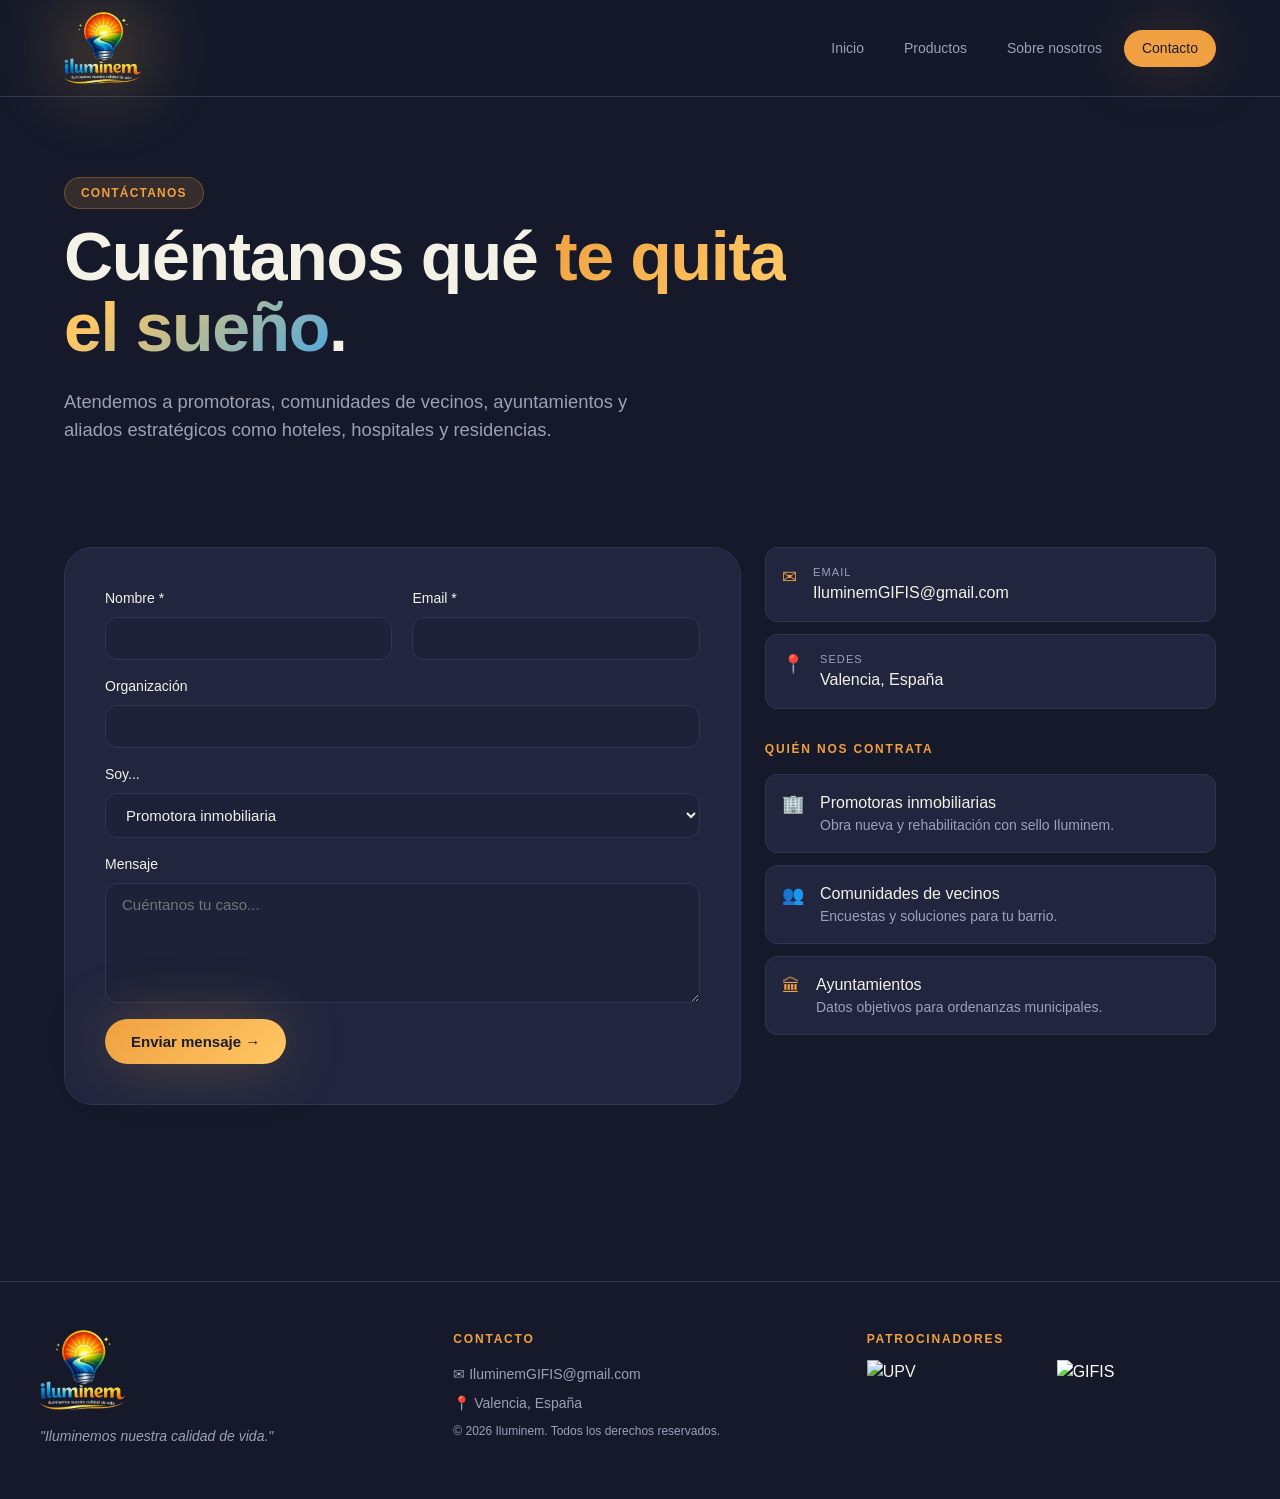
==== contacto.html @ 10eafbbf "Update contacto.html" ====
<!DOCTYPE html>
<html lang="es">
<head>
  <meta charset="UTF-8">
  <meta name="viewport" content="width=device-width, initial-scale=1">
  <title>Contacto — Iluminem</title>
  <meta name="description" content="Habla con Iluminem. Atendemos a promotoras, comunidades de vecinos, ayuntamientos, hoteles y residencias.">
  <link rel="stylesheet" href="styles.css">
</head>
<body>
<header class="header"><div class="container header-inner"><a href="index.html" class="logo" aria-label="Iluminem inicio"><img src="assets/iluminem-logo.png" alt="Iluminem"></a><nav class="nav"><a href="index.html">Inicio</a><a href="productos.html">Productos</a><a href="nosotros.html">Sobre nosotros</a><a href="contacto.html" class="active">Contacto</a></nav><button class="menu-btn" aria-label="Menú">☰</button></div></header>

<section style="padding-bottom:24px">
  <div class="container">
    <span class="eyebrow">Contáctanos</span>
    <h1 style="margin-top:12px;max-width:760px">Cuéntanos qué <span class="gradient-text" style="display:inline">te quita el sueño</span>.</h1>
    <p class="lead">Atendemos a promotoras, comunidades de vecinos, ayuntamientos y aliados estratégicos como hoteles, hospitales y residencias.</p>
  </div>
</section>

<section>
  <div class="container">
    <div class="form-grid">
      <div class="form-card">
        <form id="contact-form">
          <div class="form-row">
            <div class="field"><label>Nombre *</label><input type="text" required></div>
            <div class="field"><label>Email *</label><input type="email" required></div>
          </div>
          <div class="field"><label>Organización</label><input type="text"></div>
          <div class="field"><label>Soy...</label>
            <select>
              <option>Promotora inmobiliaria</option>
              <option>Comunidad de vecinos</option>
              <option>Ayuntamiento</option>
              <option>Hotel / hospital / residencia</option>
              <option>Otro</option>
            </select>
          </div>
          <div class="field"><label>Mensaje</label><textarea required placeholder="Cuéntanos tu caso..."></textarea></div>
          <button type="submit" class="btn btn-primary">Enviar mensaje →</button>
        </form>
        <div id="form-success" style="display:none;text-align:center;padding:48px 0">
          <div style="width:64px;height:64px;border-radius:9999px;background:var(--gradient-warm);margin:0 auto;display:flex;align-items:center;justify-content:center;font-size:28px">✓</div>
          <h3 style="margin-top:20px;font-size:1.5rem">¡Mensaje enviado!</h3>
          <p style="color:var(--muted);margin-top:8px">Te responderemos en menos de 48h.</p>
        </div>
      </div>

      <aside>
        <div class="info-row"><span class="icon">✉</span><div><div class="label">Email</div><div class="value">IluminemGIFIS@gmail.com</div></div></div>
        <div class="info-row"><span class="icon">📍</span><div><div class="label">Sedes</div><div class="value">Valencia, España</div></div></div>

        <h4 style="margin-top:32px;color:var(--primary);font-size:12px;text-transform:uppercase;letter-spacing:.15em">Quién nos contrata</h4>
        <div class="info-row" style="margin-top:12px"><span class="icon">🏢</span><div><div class="value">Promotoras inmobiliarias</div><div style="color:var(--muted);font-size:14px">Obra nueva y rehabilitación con sello Iluminem.</div></div></div>
        <div class="info-row"><span class="icon">👥</span><div><div class="value">Comunidades de vecinos</div><div style="color:var(--muted);font-size:14px">Encuestas y soluciones para tu barrio.</div></div></div>
        <div class="info-row"><span class="icon">🏛</span><div><div class="value">Ayuntamientos</div><div style="color:var(--muted);font-size:14px">Datos objetivos para ordenanzas municipales.</div></div></div>
      </aside>
    </div>
  </div>
</section>

<footer class="footer"><div class="container footer-grid"><div><img src="assets/iluminem-logo.png" alt="Iluminem"><p style="font-style:italic">"Iluminemos nuestra calidad de vida."</p></div><div><h4>Contacto</h4><ul><li>✉ IluminemGIFIS@gmail.com</li><li>📍 Valencia, España</li><p style="font-size:12px">© 2026 Iluminem. Todos los derechos reservados.</p></ul></div><div><h4>PATROCINADORES</h4><div class="imagenes-patrocinadores" style="display: flex; align-items: center; justify-content: flex-start; gap: 30px; width: 100%;">
        <img src="assets/LOGO-UPV.png" alt="UPV" style="width: 160px; height: auto; display: block;">
        <img src="assets/GIFIS.png" alt="GIFIS" style="width: 100px; height: auto; display: block; filter: brightness(1.2);">
    </div></div></div></footer>
<script src="script.js"></script>
</body>
</html>
---- styles.css ----
/* ===== Iluminem · Design tokens ===== */
:root {
  --bg: #15192a;
  --bg-2: #1d2238;
  --card: #21263e;
  --border: #2e3550;
  --text: #f4f1e6;
  --muted: #9aa1b8;
  --primary: #f0a040;
  --primary-2: #ffc864;
  --secondary: #4ea8e0;
  --gradient-warm: linear-gradient(135deg, #f0a040, #ffc864);
  --gradient-sunrise: linear-gradient(135deg, #f0a040, #ffc864 50%, #4ea8e0);
  --gradient-night: linear-gradient(180deg, #15192a, #232a44);
  --shadow-glow: 0 0 60px -10px rgba(240, 160, 64, .5);
  --shadow-soft: 0 10px 40px -10px rgba(0, 0, 0, .6);
  --radius: 14px;
}

* { box-sizing: border-box; }
html, body { margin: 0; padding: 0; }
body {
  font-family: -apple-system, BlinkMacSystemFont, "Segoe UI", Roboto, "Helvetica Neue", Arial, sans-serif;
  background: var(--bg);
  color: var(--text);
  line-height: 1.5;
  -webkit-font-smoothing: antialiased;
}
img { max-width: 100%; display: block; }
a { color: inherit; text-decoration: none; }

.container { max-width: 1200px; margin: 0 auto; padding: 0 24px; }

/* ===== Header ===== */
.header {
  position: sticky; top: 0; z-index: 50;
  background: rgba(21, 25, 42, .8);
  backdrop-filter: blur(16px);
  -webkit-backdrop-filter: blur(16px);
  border-bottom: 1px solid var(--border);
}
.header-inner {
  height: 96px;
  display: flex; align-items: center; justify-content: space-between;
}
.logo { display: flex; align-items: center; position: relative; }
.logo::before {
  content: ""; position: absolute; inset: 0;
  background: var(--gradient-warm);
  filter: blur(40px); opacity: .4; z-index: 0;
  border-radius: 9999px;
}
.logo img { position: relative; height: 72px; width: auto; z-index: 1; }

.nav { display: flex; align-items: center; gap: 4px; }
.nav a {
  padding: 8px 18px; border-radius: 9999px;
  font-size: 14px; font-weight: 500; color: var(--muted);
  transition: all .2s;
}
.nav a:hover { color: var(--text); background: var(--bg-2); }
.nav a.active {
  background: var(--primary); color: #1a1d2e;
  box-shadow: var(--shadow-glow);
}
.menu-btn {
  display: none; background: none; border: none; color: var(--text);
  cursor: pointer; padding: 8px; border-radius: 8px; font-size: 22px;
}
.menu-btn:hover { background: var(--bg-2); }

/* ===== Hero ===== */
.hero {
  position: relative; overflow: hidden;
}
.hero-bg {
  position: absolute; inset: 0;
  background-size: cover; background-position: center;
  opacity: .35;
}
.hero-overlay {
  position: absolute; inset: 0;
  background: linear-gradient(180deg, rgba(21, 25, 42, .6), rgba(21, 25, 42, 1) 90%);
}
.hero-inner {
  position: relative;
  padding: 80px 0 120px;
}
.hero-grid {
  display: grid;
  grid-template-columns: 7fr 5fr;
  gap: 48px;
  align-items: center;
}
.hero-content { max-width: 640px; }
.hero-image-wrap { position: relative; }
.hero-image-wrap::before {
  content: ""; position: absolute; inset: -24px;
  background: var(--gradient-warm);
  filter: blur(60px); opacity: .35;
  border-radius: 32px;
}
.hero-image {
  position: relative;
  aspect-ratio: 4 / 5;
  border-radius: 24px;
  overflow: hidden;
  border: 1px solid var(--border);
  box-shadow: var(--shadow-soft);
}
.hero-image img { width: 100%; height: 100%; object-fit: cover; }
.hero-image-overlay {
  position: absolute; inset: 0;
  background: linear-gradient(180deg, transparent 60%, rgba(21, 25, 42, .75));
}
.hero-image-caption {
  position: absolute; bottom: 20px; left: 20px; right: 20px;
}
.hero-image-caption .label {
  font-size: 11px; text-transform: uppercase; letter-spacing: .15em;
  color: var(--primary); font-weight: 600;
}
.hero-image-caption .text {
  font-size: 14px; color: rgba(244, 241, 230, .9); margin-top: 4px;
}

.eyebrow {
  display: inline-flex; align-items: center; gap: 8px;
  padding: 6px 16px; border-radius: 9999px;
  background: rgba(240, 160, 64, .15);
  color: var(--primary);
  border: 1px solid rgba(240, 160, 64, .3);
  font-size: 12px; font-weight: 600;
  text-transform: uppercase; letter-spacing: .1em;
}
h1 {
  font-size: clamp(2.5rem, 5.5vw, 4.25rem);
  font-weight: 700; line-height: 1.05; margin: 24px 0 0;
  letter-spacing: -.02em;
}
h2 {
  font-size: clamp(2rem, 4vw, 3rem);
  font-weight: 700; margin: 0; letter-spacing: -.02em;
}
h3 { font-size: 1.25rem; font-weight: 700; margin: 0; }
.gradient-text {
  background: var(--gradient-sunrise);
  -webkit-background-clip: text; background-clip: text;
  color: transparent; display: block;
}
.lead { font-size: 1.15rem; color: var(--muted); margin: 24px 0 0; max-width: 600px; }

.cta-row { display: flex; flex-wrap: wrap; gap: 16px; margin-top: 40px; }
.btn {
  display: inline-flex; align-items: center; gap: 8px;
  padding: 14px 26px; border-radius: 9999px;
  font-weight: 600; font-size: 15px;
  cursor: pointer; transition: transform .15s; border: none;
  text-decoration: none;
}
.btn-primary {
  background: var(--gradient-warm); color: #1a1d2e;
  box-shadow: var(--shadow-glow);
}
.btn-primary:hover { transform: scale(1.02); }
.btn-outline {
  background: transparent; color: var(--text);
  border: 1px solid var(--border);
}
.btn-outline:hover { background: var(--bg-2); }

/* ===== Sections ===== */
section { padding: 80px 0; }
.section-eyebrow {
  font-size: 12px; font-weight: 600; color: var(--primary);
  text-transform: uppercase; letter-spacing: .15em;
}

.grid-2 { display: grid; grid-template-columns: 1fr 1fr; gap: 48px; align-items: start; }
.grid-3 { display: grid; grid-template-columns: repeat(3, 1fr); gap: 24px; }
.grid-2-equal { display: grid; grid-template-columns: 1fr 1fr; gap: 40px; }

.card {
  background: var(--card);
  border: 1px solid var(--border);
  border-radius: 20px;
  padding: 32px;
  transition: border-color .2s;
}
.card:hover { border-color: rgba(240, 160, 64, .5); }
.card-icon {
  font-size: 32px;
  color: var(--primary);
  margin-bottom: 16px;
  display: inline-block;
  line-height: 1;
}
.card p { color: var(--muted); margin: 8px 0 0; }

/* CTA box */
.cta-box {
  position: relative; overflow: hidden;
  background: var(--gradient-night);
  border-radius: 28px;
  padding: 64px 32px;
  text-align: center;
  box-shadow: var(--shadow-soft);
}
.cta-box::before {
  content: ""; position: absolute; top: -120px; right: -120px;
  width: 380px; height: 380px; border-radius: 9999px;
  background: var(--gradient-warm); filter: blur(80px); opacity: .3;
}
.cta-box > * { position: relative; }
.cta-box p { color: var(--muted); margin: 16px auto 0; max-width: 600px; font-size: 1.1rem; }

/* Product article */
.product {
  display: grid; grid-template-columns: 1fr 1fr; gap: 40px; align-items: center;
  background: var(--card); border: 1px solid var(--border);
  border-radius: 28px; padding: 40px; margin-bottom: 32px;
}
.product.reverse > div:first-child { order: 2; }
.product-img {
  aspect-ratio: 4 / 3; border-radius: 16px; overflow: hidden;
}
.product-img img { width: 100%; height: 100%; object-fit: cover; }
.feature-list { list-style: none; padding: 0; margin: 24px 0 0; }
.feature-list li {
  display: flex; gap: 12px; align-items: flex-start; padding: 6px 0;
}
.feature-list li::before {
  content: "✓"; color: var(--primary); font-weight: 700; flex-shrink: 0;
}
.price { font-size: 1.5rem; font-weight: 700; color: var(--primary); margin: 4px 0 12px; }

/* Team */
.team-grid { display: grid; grid-template-columns: repeat(3, 1fr); gap: 24px; }
.avatar {
  width: 80px; height: 80px; border-radius: 9999px;
  background: var(--gradient-warm);
  display: flex; align-items: center; justify-content: center;
  font-size: 1.5rem; font-weight: 700; color: #1a1d2e;
  margin-bottom: 20px; box-shadow: var(--shadow-glow);
}

/* Form */
.form-grid { display: grid; gap: 24px; grid-template-columns: 3fr 2fr; }
.form-card { background: var(--card); border: 1px solid var(--border); border-radius: 28px; padding: 40px; }
.form-row { display: grid; grid-template-columns: 1fr 1fr; gap: 20px; }
.field { display: flex; flex-direction: column; gap: 8px; margin-bottom: 16px; }
.field label { font-size: 14px; font-weight: 500; }
.field input, .field select, .field textarea {
  background: var(--bg-2); border: 1px solid var(--border);
  border-radius: 12px; padding: 12px 16px;
  color: var(--text); font-family: inherit; font-size: 15px;
  outline: none; transition: border-color .15s;
}
.field input:focus, .field select:focus, .field textarea:focus { border-color: var(--primary); }
.field textarea { resize: vertical; min-height: 120px; }

.info-row {
  display: flex; gap: 16px; padding: 16px;
  background: var(--card); border: 1px solid var(--border);
  border-radius: 12px; margin-bottom: 12px;
}
.info-row .icon { color: var(--primary); flex-shrink: 0; font-size: 18px; }
.info-row .label { font-size: 11px; text-transform: uppercase; letter-spacing: .1em; color: var(--muted); }
.info-row .value { font-weight: 500; }

/* Footer */
.footer { border-top: 1px solid var(--border); margin-top: 96px; }
.footer-grid {
  display: grid; grid-template-columns: repeat(3, 1fr); gap: 40px;
  padding: 48px 0;
}
.footer img { height: 80px; width: auto; margin-bottom: 16px; }
.footer h4 {
  font-size: 12px; text-transform: uppercase; letter-spacing: .15em;
  color: var(--primary); margin: 0 0 12px;
}
.footer ul { list-style: none; padding: 0; margin: 0; }
.footer li { color: var(--muted); padding: 4px 0; font-size: 14px; }
.footer p { color: var(--muted); font-size: 14px; margin: 4px 0; }

/* Utilities */
.mt-3 { margin-top: 24px; }
.text-center { text-align: center; }

/* ===== Responsive ===== */
@media (max-width: 960px) {
  .hero-grid { grid-template-columns: 1fr; gap: 56px; }
  .hero-image-wrap { max-width: 480px; margin: 0 auto; }
}
@media (max-width: 900px) {
  .grid-2, .grid-2-equal, .form-grid { grid-template-columns: 1fr; }
  .grid-3, .team-grid { grid-template-columns: 1fr 1fr; }
  .product, .product.reverse { grid-template-columns: 1fr; }
  .product.reverse > div:first-child { order: 0; }
  .footer-grid { grid-template-columns: 1fr; gap: 24px; }
}
@media (max-width: 640px) {
  .nav { display: none; }
  .menu-btn { display: block; }
  .nav.open {
    display: flex; flex-direction: column; align-items: stretch;
    position: absolute; top: 96px; left: 0; right: 0;
    background: var(--bg); border-bottom: 1px solid var(--border);
    padding: 16px 24px;
  }
  .grid-3, .team-grid, .form-row { grid-template-columns: 1fr; }
  .hero-inner { padding: 48px 0 80px; }
  section { padding: 56px 0; }
  .product, .form-card, .cta-box { padding: 24px; }
  .logo img { height: 56px; }
  .header-inner { height: 80px; }
}

/* ===== Scroll reveal ===== */
.reveal {
  opacity: 0;
  transform: translateY(28px);
  transition:
    opacity .8s cubic-bezier(.22,1,.36,1),
    transform .8s cubic-bezier(.22,1,.36,1);
  will-change: opacity, transform;
}
.reveal.is-visible {
  opacity: 1;
  transform: translateY(0);
}
@media (prefers-reduced-motion: reduce) {
  .reveal { opacity: 1; transform: none; transition: none; }
}
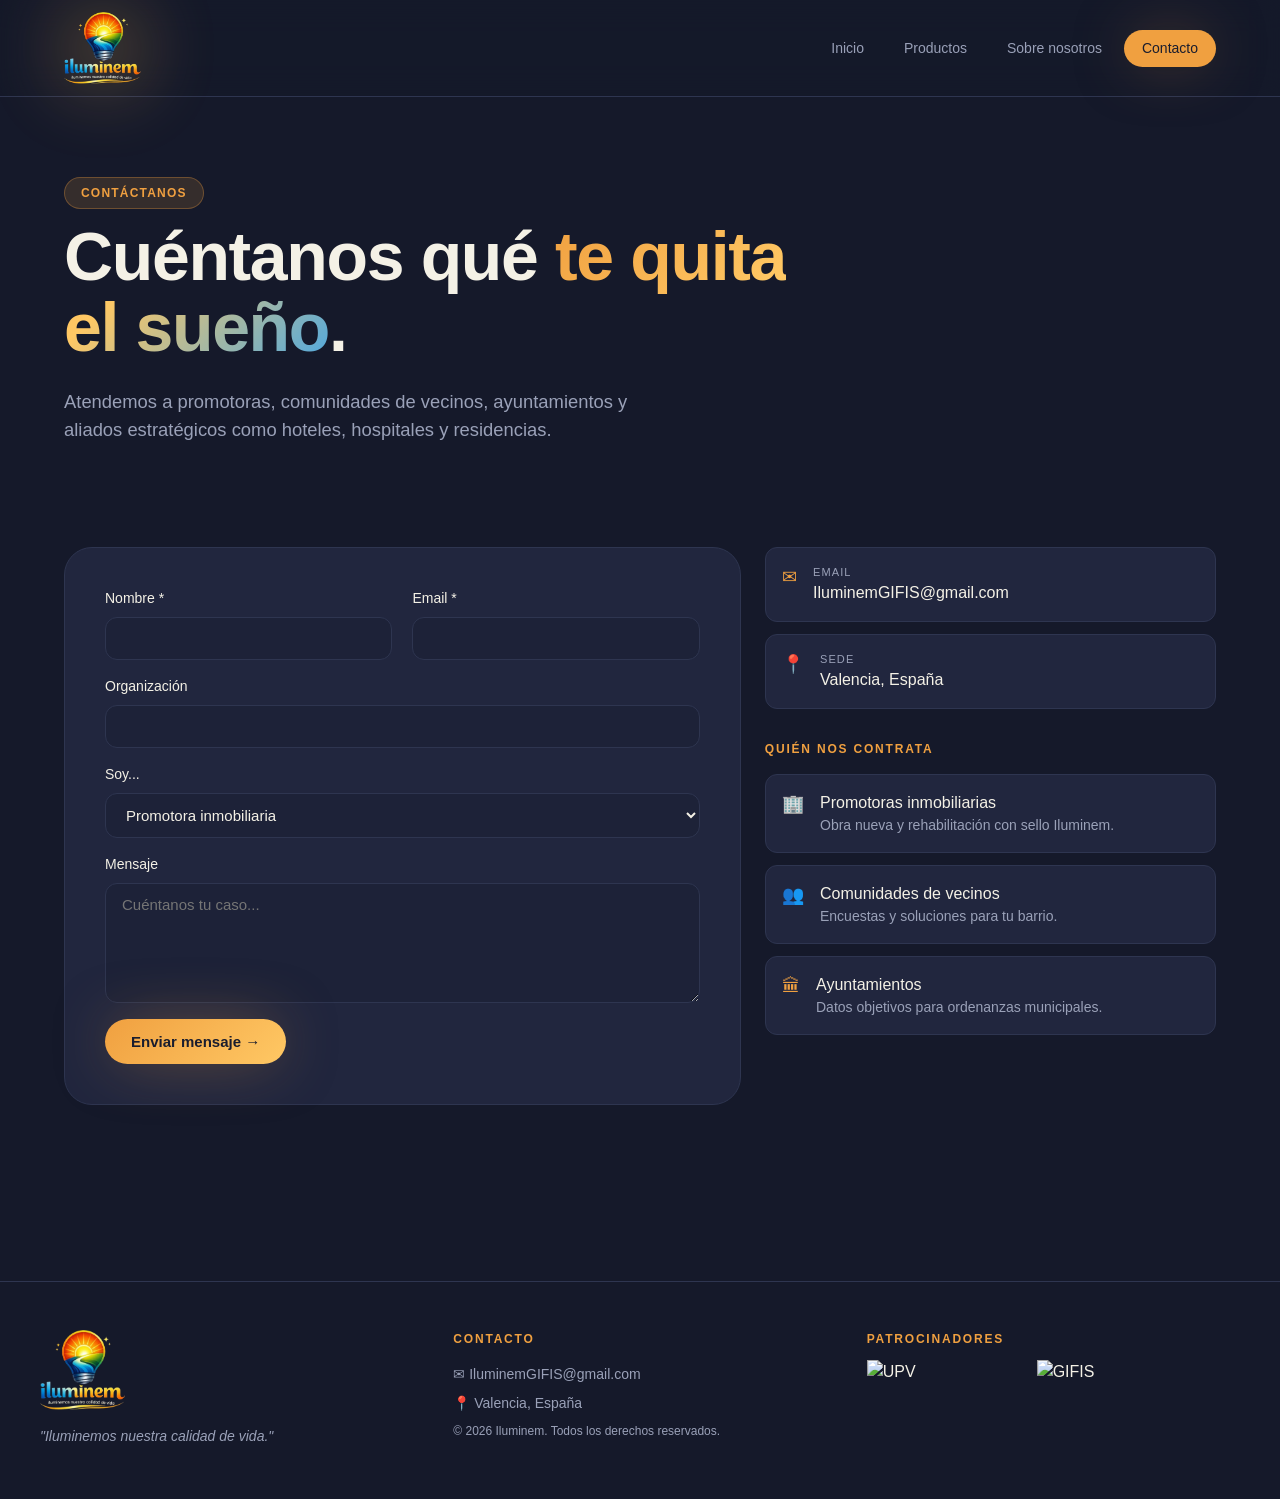
==== commit e483ea95: "Update contacto.html" ====
--- a/contacto.html
+++ b/contacto.html
@@ -49,7 +49,7 @@
 
       <aside>
         <div class="info-row"><span class="icon">✉</span><div><div class="label">Email</div><div class="value">IluminemGIFIS@gmail.com</div></div></div>
-        <div class="info-row"><span class="icon">📍</span><div><div class="label">Sedes</div><div class="value">Valencia, España</div></div></div>
+        <div class="info-row"><span class="icon">📍</span><div><div class="label">Sede</div><div class="value">Valencia, España</div></div></div>
 
         <h4 style="margin-top:32px;color:var(--primary);font-size:12px;text-transform:uppercase;letter-spacing:.15em">Quién nos contrata</h4>
         <div class="info-row" style="margin-top:12px"><span class="icon">🏢</span><div><div class="value">Promotoras inmobiliarias</div><div style="color:var(--muted);font-size:14px">Obra nueva y rehabilitación con sello Iluminem.</div></div></div>
@@ -60,10 +60,10 @@
   </div>
 </section>
 
-<footer class="footer"><div class="container footer-grid"><div><img src="assets/iluminem-logo.png" alt="Iluminem"><p style="font-style:italic">"Iluminemos nuestra calidad de vida."</p></div><div><h4>Contacto</h4><ul><li>✉ IluminemGIFIS@gmail.com</li><li>📍 Valencia, España</li><p style="font-size:12px">© 2026 Iluminem. Todos los derechos reservados.</p></ul></div><div><h4>PATROCINADORES</h4><div class="imagenes-patrocinadores" style="display: flex; align-items: center; justify-content: flex-start; gap: 30px; width: 100%;">
-        <img src="assets/LOGO-UPV.png" alt="UPV" style="width: 160px; height: auto; display: block;">
-        <img src="assets/GIFIS.png" alt="GIFIS" style="width: 100px; height: auto; display: block; filter: brightness(1.2);">
-    </div></div></div></footer>
+<footer class="footer"><div class="container footer-grid"><div><img src="assets/iluminem-logo.png" alt="Iluminem"><p style="font-style:italic">"Iluminemos nuestra calidad de vida."</p></div><div><h4>Contacto</h4><ul><li>✉ IluminemGIFIS@gmail.com</li><li>📍 Valencia, España</li><p style="font-size:12px">© 2026 Iluminem. Todos los derechos reservados.</p></ul></div><div><h4>PATROCINADORES</h4><div style="display: flex; align-items: center; gap: 10px;">
+    <img src="assets/LOGO-UPV.png" alt="UPV" style="width: 160px; height: auto;">
+    <img src="assets/GIFIS.png" alt="GIFIS" style="width: 120px; height: auto;">
+</div></div></div></footer>
 <script src="script.js"></script>
 </body>
 </html>
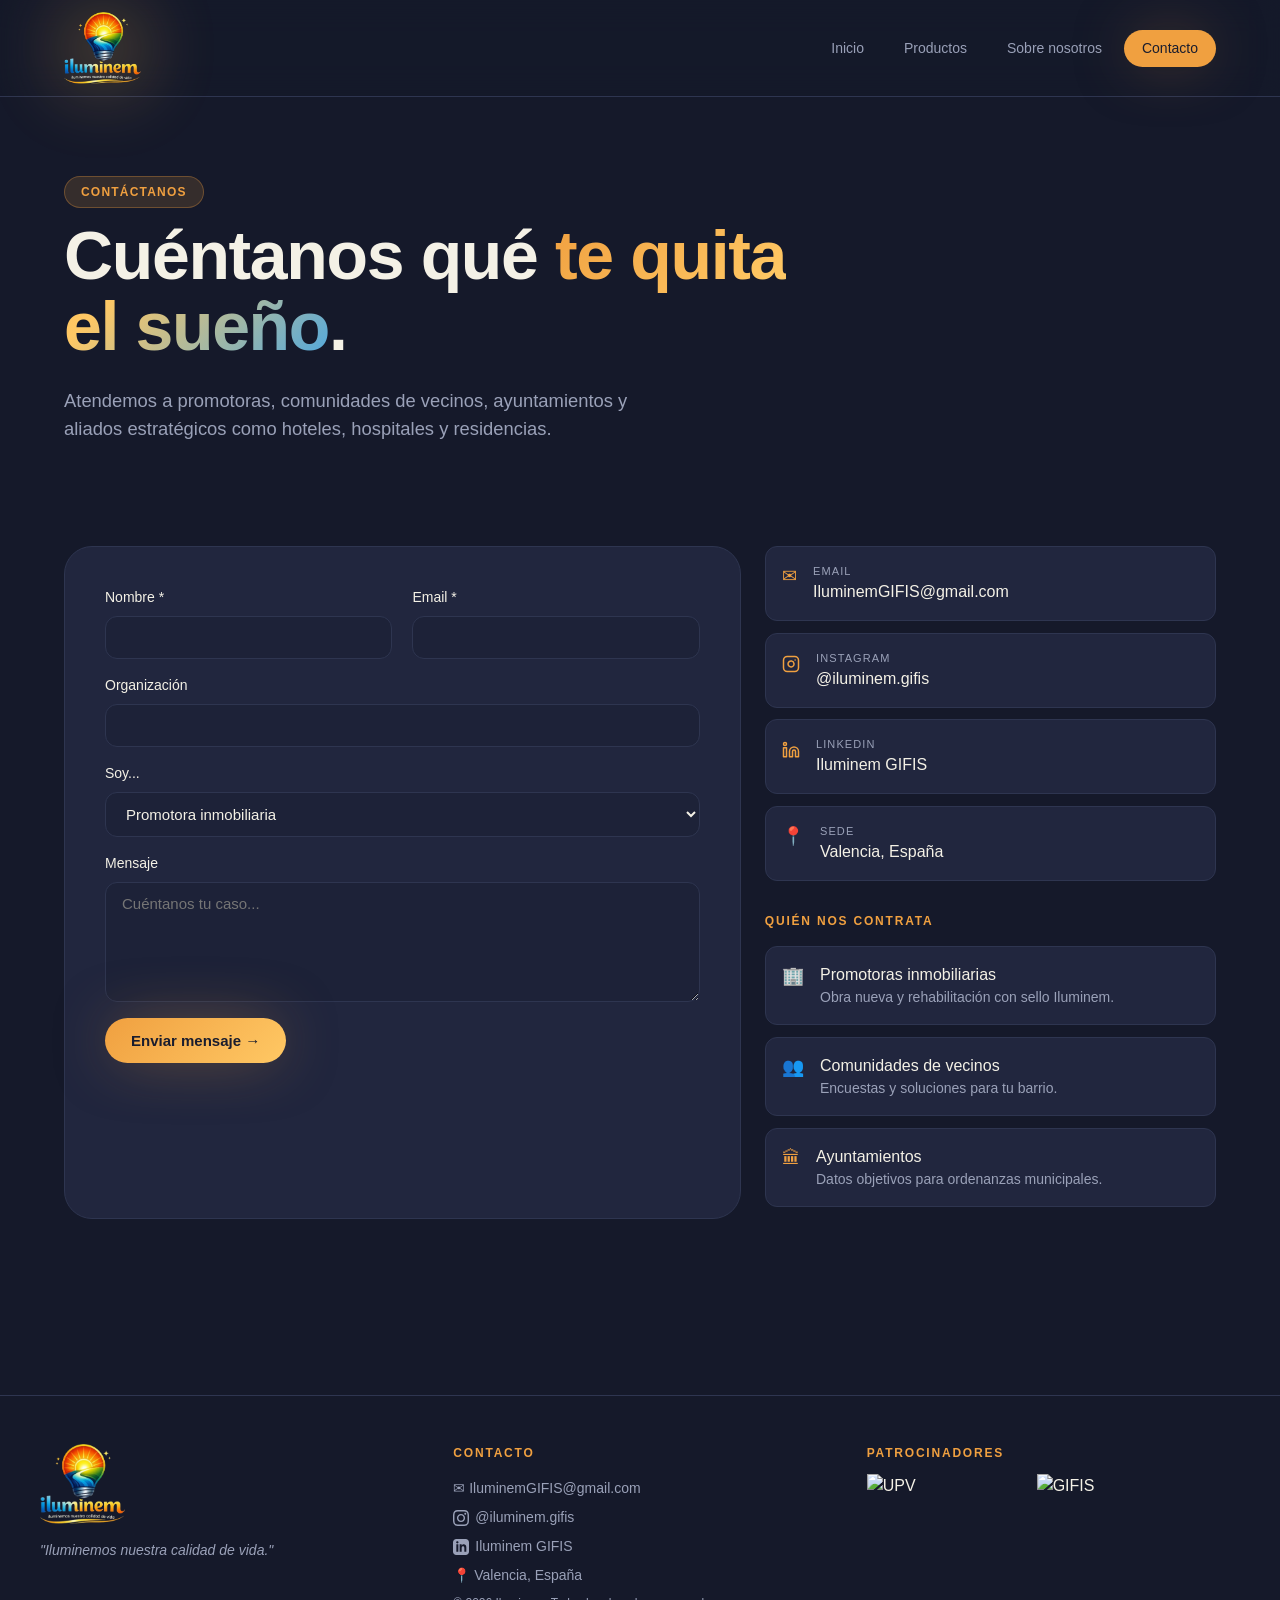
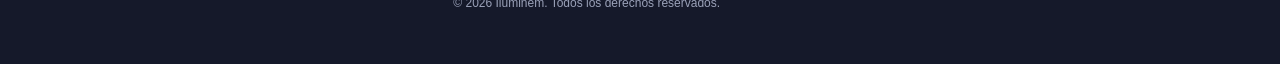
==== commit d669a35c: "Update contacto.html" ====
--- a/contacto.html
+++ b/contacto.html
@@ -8,7 +8,8 @@
   <link rel="stylesheet" href="styles.css">
 </head>
 <body>
-<header class="header"><div class="container header-inner"><a href="index.html" class="logo" aria-label="Iluminem inicio"><img src="assets/iluminem-logo.png" alt="Iluminem"></a><nav class="nav"><a href="index.html">Inicio</a><a href="productos.html">Productos</a><a href="nosotros.html">Sobre nosotros</a><a href="contacto.html" class="active">Contacto</a></nav><button class="menu-btn" aria-label="Menú">☰</button></div></header>
+
+<div id="site-header"></div>
 
 <section style="padding-bottom:24px">
   <div class="container">
@@ -48,8 +49,41 @@
       </div>
 
       <aside>
-        <div class="info-row"><span class="icon">✉</span><div><div class="label">Email</div><div class="value">IluminemGIFIS@gmail.com</div></div></div>
-        <div class="info-row"><span class="icon">📍</span><div><div class="label">Sede</div><div class="value">Valencia, España</div></div></div>
+        <div class="info-row">
+          <span class="icon">✉</span>
+          <div>
+            <div class="label">Email</div>
+            <div class="value">IluminemGIFIS@gmail.com</div>
+          </div>
+        </div>
+
+        <div class="info-row">
+          <span class="icon">
+            <svg xmlns="http://www.w3.org/2000/svg" width="18" height="18" viewBox="0 0 24 24" fill="none" stroke="currentColor" stroke-width="2" stroke-linecap="round" stroke-linejoin="round" style="vertical-align: middle;"><rect x="2" y="2" width="20" height="20" rx="5" ry="5"></rect><path d="M16 11.37A4 4 0 1 1 12.63 8 4 4 0 0 1 16 11.37z"></path><line x1="17.5" y1="6.5" x2="17.51" y2="6.5"></line></svg>
+          </span>
+          <div>
+            <div class="label">Instagram</div>
+            <div class="value">@iluminem.gifis</div>
+          </div>
+        </div>
+
+        <div class="info-row">
+          <span class="icon">
+            <svg xmlns="http://www.w3.org/2000/svg" width="18" height="18" viewBox="0 0 24 24" fill="none" stroke="currentColor" stroke-width="2" stroke-linecap="round" stroke-linejoin="round" style="vertical-align: middle;"><path d="M16 8a6 6 0 0 1 6 6v7h-4v-7a2 2 0 0 0-2-2 2 2 0 0 0-2 2v7h-4v-7a6 6 0 0 1 6-6z"></path><rect x="2" y="9" width="4" height="12"></rect><circle cx="4" cy="4" r="2"></circle></svg>
+          </span>
+          <div>
+            <div class="label">LinkedIn</div>
+            <div class="value">Iluminem GIFIS</div>
+          </div>
+        </div>
+
+        <div class="info-row">
+          <span class="icon">📍</span>
+          <div>
+            <div class="label">Sede</div>
+            <div class="value">Valencia, España</div>
+          </div>
+        </div>
 
         <h4 style="margin-top:32px;color:var(--primary);font-size:12px;text-transform:uppercase;letter-spacing:.15em">Quién nos contrata</h4>
         <div class="info-row" style="margin-top:12px"><span class="icon">🏢</span><div><div class="value">Promotoras inmobiliarias</div><div style="color:var(--muted);font-size:14px">Obra nueva y rehabilitación con sello Iluminem.</div></div></div>
@@ -60,10 +94,7 @@
   </div>
 </section>
 
-<footer class="footer"><div class="container footer-grid"><div><img src="assets/iluminem-logo.png" alt="Iluminem"><p style="font-style:italic">"Iluminemos nuestra calidad de vida."</p></div><div><h4>Contacto</h4><ul><li>✉ IluminemGIFIS@gmail.com</li><li>📍 Valencia, España</li><p style="font-size:12px">© 2026 Iluminem. Todos los derechos reservados.</p></ul></div><div><h4>PATROCINADORES</h4><div style="display: flex; align-items: center; gap: 10px;">
-    <img src="assets/LOGO-UPV.png" alt="UPV" style="width: 160px; height: auto;">
-    <img src="assets/GIFIS.png" alt="GIFIS" style="width: 120px; height: auto;">
-</div></div></div></footer>
+<div id="site-footer"></div>
 <script src="script.js"></script>
 </body>
 </html>
--- a/styles.css
+++ b/styles.css
@@ -1,103 +1,259 @@
-/* ===== Iluminem · Design tokens ===== */
+/* =====================================================
+   Iluminem · Design Tokens
+   ===================================================== */
 :root {
-  --bg: #15192a;
-  --bg-2: #1d2238;
-  --card: #21263e;
-  --border: #2e3550;
-  --text: #f4f1e6;
-  --muted: #9aa1b8;
-  --primary: #f0a040;
-  --primary-2: #ffc864;
-  --secondary: #4ea8e0;
-  --gradient-warm: linear-gradient(135deg, #f0a040, #ffc864);
+  /* Colores */
+  --bg:           #15192a;
+  --bg-2:         #1d2238;
+  --card:         #21263e;
+  --border:       #2e3550;
+  --text:         #f4f1e6;
+  --muted:        #9aa1b8;
+  --primary:      #f0a040;
+  --primary-2:    #ffc864;
+  --secondary:    #4ea8e0;
+
+  /* Gradientes */
+  --gradient-warm:    linear-gradient(135deg, #f0a040, #ffc864);
   --gradient-sunrise: linear-gradient(135deg, #f0a040, #ffc864 50%, #4ea8e0);
-  --gradient-night: linear-gradient(180deg, #15192a, #232a44);
+  --gradient-night:   linear-gradient(180deg, #15192a, #232a44);
+
+  /* Sombras */
   --shadow-glow: 0 0 60px -10px rgba(240, 160, 64, .5);
   --shadow-soft: 0 10px 40px -10px rgba(0, 0, 0, .6);
+
+  /* Forma */
   --radius: 14px;
 }
 
-* { box-sizing: border-box; }
-html, body { margin: 0; padding: 0; }
+/* =====================================================
+   Reset & Base
+   ===================================================== */
+*, *::before, *::after { box-sizing: border-box; }
+
+html, body {
+  margin: 0;
+  padding: 0;
+}
+
 body {
-  font-family: -apple-system, BlinkMacSystemFont, "Segoe UI", Roboto, "Helvetica Neue", Arial, sans-serif;
+  font-family: -apple-system, BlinkMacSystemFont, "Segoe UI", Roboto,
+               "Helvetica Neue", Arial, sans-serif;
   background: var(--bg);
   color: var(--text);
   line-height: 1.5;
   -webkit-font-smoothing: antialiased;
-}
+  padding-top: 96px; /* Compensa el header fijo */
+}
+
 img { max-width: 100%; display: block; }
-a { color: inherit; text-decoration: none; }
-
-.container { max-width: 1200px; margin: 0 auto; padding: 0 24px; }
-
-/* ===== Header ===== */
+a   { color: inherit; text-decoration: none; }
+
+/* =====================================================
+   Layout
+   ===================================================== */
+.container {
+  max-width: 1200px;
+  margin: 0 auto;
+  padding: 0 24px;
+}
+
+section { padding: 80px 0; }
+
+/* Grids reutilizables */
+.grid-2       { display: grid; grid-template-columns: 1fr 1fr;          gap: 48px; align-items: start; }
+.grid-2-equal { display: grid; grid-template-columns: 1fr 1fr;          gap: 40px; }
+.grid-3       { display: grid; grid-template-columns: repeat(3, 1fr);   gap: 24px; }
+
+/* =====================================================
+   Tipografía
+   ===================================================== */
+h1 {
+  font-size: clamp(2.5rem, 5.5vw, 4.25rem);
+  font-weight: 700;
+  line-height: 1.05;
+  margin: 24px 0 0;
+  letter-spacing: -.02em;
+}
+
+h2 {
+  font-size: clamp(2rem, 4vw, 3rem);
+  font-weight: 700;
+  margin: 0;
+  letter-spacing: -.02em;
+}
+
+h3 { font-size: 1.25rem; font-weight: 700; margin: 0; }
+
+.gradient-text {
+  background: var(--gradient-sunrise);
+  -webkit-background-clip: text;
+  background-clip: text;
+  color: transparent;
+  display: block;
+}
+
+.lead {
+  font-size: 1.15rem;
+  color: var(--muted);
+  margin: 24px 0 0;
+  max-width: 600px;
+}
+
+.eyebrow {
+  display: inline-flex;
+  align-items: center;
+  gap: 8px;
+  padding: 6px 16px;
+  border-radius: 9999px;
+  background: rgba(240, 160, 64, .15);
+  color: var(--primary);
+  border: 1px solid rgba(240, 160, 64, .3);
+  font-size: 12px;
+  font-weight: 600;
+  text-transform: uppercase;
+  letter-spacing: .1em;
+}
+
+/* =====================================================
+   Botones
+   ===================================================== */
+.btn {
+  display: inline-flex;
+  align-items: center;
+  gap: 8px;
+  padding: 14px 26px;
+  border-radius: 9999px;
+  font-weight: 600;
+  font-size: 15px;
+  cursor: pointer;
+  border: none;
+  text-decoration: none;
+  transition: transform .15s;
+}
+
+.btn-primary {
+  background: var(--gradient-warm);
+  color: #1a1d2e;
+  box-shadow: var(--shadow-glow);
+}
+.btn-primary:hover { transform: scale(1.02); }
+
+.btn-outline {
+  background: transparent;
+  color: var(--text);
+  border: 1px solid var(--border);
+}
+.btn-outline:hover { background: var(--bg-2); }
+
+.cta-row { display: flex; flex-wrap: wrap; gap: 16px; margin-top: 40px; }
+
+/* =====================================================
+   Header
+   ===================================================== */
 .header {
-  position: sticky; top: 0; z-index: 50;
+  position: fixed;
+  left: 0;
+  right: 0;
+  top: 0;
+  z-index: 50;
   background: rgba(21, 25, 42, .8);
   backdrop-filter: blur(16px);
   -webkit-backdrop-filter: blur(16px);
   border-bottom: 1px solid var(--border);
 }
+
 .header-inner {
   height: 96px;
-  display: flex; align-items: center; justify-content: space-between;
-}
-.logo { display: flex; align-items: center; position: relative; }
+  display: flex;
+  align-items: center;
+  justify-content: space-between;
+}
+
+.logo {
+  display: flex;
+  align-items: center;
+  position: relative;
+}
 .logo::before {
-  content: ""; position: absolute; inset: 0;
+  content: "";
+  position: absolute;
+  inset: 0;
   background: var(--gradient-warm);
-  filter: blur(40px); opacity: .4; z-index: 0;
+  filter: blur(40px);
+  opacity: .4;
+  z-index: 0;
   border-radius: 9999px;
 }
 .logo img { position: relative; height: 72px; width: auto; z-index: 1; }
 
 .nav { display: flex; align-items: center; gap: 4px; }
 .nav a {
-  padding: 8px 18px; border-radius: 9999px;
-  font-size: 14px; font-weight: 500; color: var(--muted);
-  transition: all .2s;
-}
-.nav a:hover { color: var(--text); background: var(--bg-2); }
+  padding: 8px 18px;
+  border-radius: 9999px;
+  font-size: 14px;
+  font-weight: 500;
+  color: var(--muted);
+  transition: color .2s, background .2s;
+}
+.nav a:hover  { color: var(--text); background: var(--bg-2); }
 .nav a.active {
-  background: var(--primary); color: #1a1d2e;
+  background: var(--primary);
+  color: #1a1d2e;
   box-shadow: var(--shadow-glow);
 }
+
 .menu-btn {
-  display: none; background: none; border: none; color: var(--text);
-  cursor: pointer; padding: 8px; border-radius: 8px; font-size: 22px;
+  display: none;
+  background: none;
+  border: none;
+  color: var(--text);
+  cursor: pointer;
+  padding: 8px;
+  border-radius: 8px;
+  font-size: 22px;
 }
 .menu-btn:hover { background: var(--bg-2); }
 
-/* ===== Hero ===== */
-.hero {
-  position: relative; overflow: hidden;
-}
+/* =====================================================
+   Hero
+   ===================================================== */
+.hero { position: relative; overflow: hidden; }
+
 .hero-bg {
-  position: absolute; inset: 0;
-  background-size: cover; background-position: center;
+  position: absolute;
+  inset: 0;
+  background-size: cover;
+  background-position: center;
   opacity: .35;
 }
+
 .hero-overlay {
-  position: absolute; inset: 0;
-  background: linear-gradient(180deg, rgba(21, 25, 42, .6), rgba(21, 25, 42, 1) 90%);
-}
-.hero-inner {
-  position: relative;
-  padding: 80px 0 120px;
-}
+  position: absolute;
+  inset: 0;
+  background: linear-gradient(180deg, rgba(21,25,42,.6), rgba(21,25,42,1) 90%);
+}
+
+.hero-inner { position: relative; padding: 80px 0 120px; }
+
 .hero-grid {
   display: grid;
   grid-template-columns: 7fr 5fr;
   gap: 48px;
   align-items: center;
 }
+
 .hero-content { max-width: 640px; }
+
+/* Imagen lateral */
 .hero-image-wrap { position: relative; }
 .hero-image-wrap::before {
-  content: ""; position: absolute; inset: -24px;
+  content: "";
+  position: absolute;
+  inset: -24px;
   background: var(--gradient-warm);
-  filter: blur(60px); opacity: .35;
+  filter: blur(60px);
+  opacity: .35;
   border-radius: 32px;
 }
 .hero-image {
@@ -109,77 +265,30 @@
   box-shadow: var(--shadow-soft);
 }
 .hero-image img { width: 100%; height: 100%; object-fit: cover; }
+
 .hero-image-overlay {
-  position: absolute; inset: 0;
-  background: linear-gradient(180deg, transparent 60%, rgba(21, 25, 42, .75));
-}
-.hero-image-caption {
-  position: absolute; bottom: 20px; left: 20px; right: 20px;
-}
+  position: absolute;
+  inset: 0;
+  background: linear-gradient(180deg, transparent 60%, rgba(21,25,42,.75));
+}
+
+.hero-image-caption { position: absolute; bottom: 20px; left: 20px; right: 20px; }
 .hero-image-caption .label {
-  font-size: 11px; text-transform: uppercase; letter-spacing: .15em;
-  color: var(--primary); font-weight: 600;
+  font-size: 11px;
+  text-transform: uppercase;
+  letter-spacing: .15em;
+  color: var(--primary);
+  font-weight: 600;
 }
 .hero-image-caption .text {
-  font-size: 14px; color: rgba(244, 241, 230, .9); margin-top: 4px;
-}
-
-.eyebrow {
-  display: inline-flex; align-items: center; gap: 8px;
-  padding: 6px 16px; border-radius: 9999px;
-  background: rgba(240, 160, 64, .15);
-  color: var(--primary);
-  border: 1px solid rgba(240, 160, 64, .3);
-  font-size: 12px; font-weight: 600;
-  text-transform: uppercase; letter-spacing: .1em;
-}
-h1 {
-  font-size: clamp(2.5rem, 5.5vw, 4.25rem);
-  font-weight: 700; line-height: 1.05; margin: 24px 0 0;
-  letter-spacing: -.02em;
-}
-h2 {
-  font-size: clamp(2rem, 4vw, 3rem);
-  font-weight: 700; margin: 0; letter-spacing: -.02em;
-}
-h3 { font-size: 1.25rem; font-weight: 700; margin: 0; }
-.gradient-text {
-  background: var(--gradient-sunrise);
-  -webkit-background-clip: text; background-clip: text;
-  color: transparent; display: block;
-}
-.lead { font-size: 1.15rem; color: var(--muted); margin: 24px 0 0; max-width: 600px; }
-
-.cta-row { display: flex; flex-wrap: wrap; gap: 16px; margin-top: 40px; }
-.btn {
-  display: inline-flex; align-items: center; gap: 8px;
-  padding: 14px 26px; border-radius: 9999px;
-  font-weight: 600; font-size: 15px;
-  cursor: pointer; transition: transform .15s; border: none;
-  text-decoration: none;
-}
-.btn-primary {
-  background: var(--gradient-warm); color: #1a1d2e;
-  box-shadow: var(--shadow-glow);
-}
-.btn-primary:hover { transform: scale(1.02); }
-.btn-outline {
-  background: transparent; color: var(--text);
-  border: 1px solid var(--border);
-}
-.btn-outline:hover { background: var(--bg-2); }
-
-/* ===== Sections ===== */
-section { padding: 80px 0; }
-.section-eyebrow {
-  font-size: 12px; font-weight: 600; color: var(--primary);
-  text-transform: uppercase; letter-spacing: .15em;
-}
-
-.grid-2 { display: grid; grid-template-columns: 1fr 1fr; gap: 48px; align-items: start; }
-.grid-3 { display: grid; grid-template-columns: repeat(3, 1fr); gap: 24px; }
-.grid-2-equal { display: grid; grid-template-columns: 1fr 1fr; gap: 40px; }
-
+  font-size: 14px;
+  color: rgba(244, 241, 230, .9);
+  margin-top: 4px;
+}
+
+/* =====================================================
+   Cards
+   ===================================================== */
 .card {
   background: var(--card);
   border: 1px solid var(--border);
@@ -188,6 +297,7 @@
   transition: border-color .2s;
 }
 .card:hover { border-color: rgba(240, 160, 64, .5); }
+
 .card-icon {
   font-size: 32px;
   color: var(--primary);
@@ -197,9 +307,12 @@
 }
 .card p { color: var(--muted); margin: 8px 0 0; }
 
-/* CTA box */
+/* =====================================================
+   CTA Box
+   ===================================================== */
 .cta-box {
-  position: relative; overflow: hidden;
+  position: relative;
+  overflow: hidden;
   background: var(--gradient-night);
   border-radius: 28px;
   padding: 64px 32px;
@@ -207,128 +320,751 @@
   box-shadow: var(--shadow-soft);
 }
 .cta-box::before {
-  content: ""; position: absolute; top: -120px; right: -120px;
-  width: 380px; height: 380px; border-radius: 9999px;
-  background: var(--gradient-warm); filter: blur(80px); opacity: .3;
+  content: "";
+  position: absolute;
+  top: -120px; right: -120px;
+  width: 380px; height: 380px;
+  border-radius: 9999px;
+  background: var(--gradient-warm);
+  filter: blur(80px);
+  opacity: .3;
 }
 .cta-box > * { position: relative; }
-.cta-box p { color: var(--muted); margin: 16px auto 0; max-width: 600px; font-size: 1.1rem; }
-
-/* Product article */
+.cta-box p {
+  color: var(--muted);
+  margin: 16px auto 0;
+  max-width: 600px;
+  font-size: 1.1rem;
+}
+
+/* =====================================================
+   Productos
+   ===================================================== */
 .product {
-  display: grid; grid-template-columns: 1fr 1fr; gap: 40px; align-items: center;
-  background: var(--card); border: 1px solid var(--border);
-  border-radius: 28px; padding: 40px; margin-bottom: 32px;
+  display: grid;
+  grid-template-columns: 1fr 1fr;
+  gap: 40px;
+  align-items: center;
+  background: var(--card);
+  border: 1px solid var(--border);
+  border-radius: 28px;
+  padding: 40px;
+  margin-bottom: 32px;
 }
 .product.reverse > div:first-child { order: 2; }
+
 .product-img {
-  aspect-ratio: 4 / 3; border-radius: 16px; overflow: hidden;
+  aspect-ratio: 4 / 3;
+  border-radius: 16px;
+  overflow: hidden;
 }
 .product-img img { width: 100%; height: 100%; object-fit: cover; }
+
 .feature-list { list-style: none; padding: 0; margin: 24px 0 0; }
 .feature-list li {
-  display: flex; gap: 12px; align-items: flex-start; padding: 6px 0;
+  display: flex;
+  gap: 12px;
+  align-items: flex-start;
+  padding: 6px 0;
 }
 .feature-list li::before {
-  content: "✓"; color: var(--primary); font-weight: 700; flex-shrink: 0;
-}
+  content: "✓";
+  color: var(--primary);
+  font-weight: 700;
+  flex-shrink: 0;
+}
+
 .price { font-size: 1.5rem; font-weight: 700; color: var(--primary); margin: 4px 0 12px; }
 
-/* Team */
+/* =====================================================
+   Equipo
+   ===================================================== */
 .team-grid { display: grid; grid-template-columns: repeat(3, 1fr); gap: 24px; }
+
 .avatar {
-  width: 80px; height: 80px; border-radius: 9999px;
+  width: 80px; height: 80px;
+  border-radius: 9999px;
   background: var(--gradient-warm);
-  display: flex; align-items: center; justify-content: center;
-  font-size: 1.5rem; font-weight: 700; color: #1a1d2e;
-  margin-bottom: 20px; box-shadow: var(--shadow-glow);
-}
-
-/* Form */
-.form-grid { display: grid; gap: 24px; grid-template-columns: 3fr 2fr; }
-.form-card { background: var(--card); border: 1px solid var(--border); border-radius: 28px; padding: 40px; }
+  display: flex;
+  align-items: center;
+  justify-content: center;
+  font-size: 1.5rem;
+  font-weight: 700;
+  color: #1a1d2e;
+  margin-bottom: 20px;
+  box-shadow: var(--shadow-glow);
+}
+
+/* =====================================================
+   Formulario de contacto
+   ===================================================== */
+.form-grid { display: grid; grid-template-columns: 3fr 2fr; gap: 24px; }
+
+.form-card {
+  background: var(--card);
+  border: 1px solid var(--border);
+  border-radius: 28px;
+  padding: 40px;
+}
+
 .form-row { display: grid; grid-template-columns: 1fr 1fr; gap: 20px; }
+
 .field { display: flex; flex-direction: column; gap: 8px; margin-bottom: 16px; }
 .field label { font-size: 14px; font-weight: 500; }
-.field input, .field select, .field textarea {
-  background: var(--bg-2); border: 1px solid var(--border);
-  border-radius: 12px; padding: 12px 16px;
-  color: var(--text); font-family: inherit; font-size: 15px;
-  outline: none; transition: border-color .15s;
-}
-.field input:focus, .field select:focus, .field textarea:focus { border-color: var(--primary); }
+
+/* Inputs, selects y textareas comparten la misma base */
+.field input,
+.field select,
+.field textarea {
+  background: var(--bg-2);
+  border: 1px solid var(--border);
+  border-radius: 12px;
+  padding: 12px 16px;
+  color: var(--text);
+  font-family: inherit;
+  font-size: 15px;
+  outline: none;
+  transition: border-color .15s;
+}
+.field input:focus,
+.field select:focus,
+.field textarea:focus { border-color: var(--primary); }
+
 .field textarea { resize: vertical; min-height: 120px; }
 
+/* Filas de info (sidebar contacto) */
 .info-row {
-  display: flex; gap: 16px; padding: 16px;
-  background: var(--card); border: 1px solid var(--border);
-  border-radius: 12px; margin-bottom: 12px;
-}
-.info-row .icon { color: var(--primary); flex-shrink: 0; font-size: 18px; }
+  display: flex;
+  gap: 16px;
+  padding: 16px;
+  background: var(--card);
+  border: 1px solid var(--border);
+  border-radius: 12px;
+  margin-bottom: 12px;
+}
+.info-row .icon  { color: var(--primary); flex-shrink: 0; font-size: 18px; }
 .info-row .label { font-size: 11px; text-transform: uppercase; letter-spacing: .1em; color: var(--muted); }
 .info-row .value { font-weight: 500; }
 
-/* Footer */
+/* =====================================================
+   Footer
+   ===================================================== */
 .footer { border-top: 1px solid var(--border); margin-top: 96px; }
+
 .footer-grid {
-  display: grid; grid-template-columns: repeat(3, 1fr); gap: 40px;
+  display: grid;
+  grid-template-columns: repeat(3, 1fr);
+  gap: 40px;
   padding: 48px 0;
 }
-.footer img { height: 80px; width: auto; margin-bottom: 16px; }
-.footer h4 {
-  font-size: 12px; text-transform: uppercase; letter-spacing: .15em;
-  color: var(--primary); margin: 0 0 12px;
-}
-.footer ul { list-style: none; padding: 0; margin: 0; }
-.footer li { color: var(--muted); padding: 4px 0; font-size: 14px; }
-.footer p { color: var(--muted); font-size: 14px; margin: 4px 0; }
-
-/* Utilities */
-.mt-3 { margin-top: 24px; }
+
+.footer img    { height: 80px; width: auto; margin-bottom: 16px; }
+.footer h4     { font-size: 12px; text-transform: uppercase; letter-spacing: .15em; color: var(--primary); margin: 0 0 12px; }
+.footer ul     { list-style: none; padding: 0; margin: 0; }
+.footer li     { color: var(--muted); padding: 4px 0; font-size: 14px; }
+.footer p      { color: var(--muted); font-size: 14px; margin: 4px 0; }
+
+/* =====================================================
+   Utilidades
+   ===================================================== */
+.mt-3        { margin-top: 24px; }
 .text-center { text-align: center; }
 
-/* ===== Responsive ===== */
+/* =====================================================
+   Responsive
+   ===================================================== */
 @media (max-width: 960px) {
   .hero-grid { grid-template-columns: 1fr; gap: 56px; }
   .hero-image-wrap { max-width: 480px; margin: 0 auto; }
 }
+
 @media (max-width: 900px) {
-  .grid-2, .grid-2-equal, .form-grid { grid-template-columns: 1fr; }
-  .grid-3, .team-grid { grid-template-columns: 1fr 1fr; }
-  .product, .product.reverse { grid-template-columns: 1fr; }
+  .grid-2,
+  .grid-2-equal,
+  .form-grid     { grid-template-columns: 1fr; }
+
+  .grid-3,
+  .team-grid     { grid-template-columns: 1fr 1fr; }
+
+  .product,
+  .product.reverse { grid-template-columns: 1fr; }
   .product.reverse > div:first-child { order: 0; }
-  .footer-grid { grid-template-columns: 1fr; gap: 24px; }
-}
+
+  .footer-grid   { grid-template-columns: 1fr; gap: 24px; }
+}
+
 @media (max-width: 640px) {
   .nav { display: none; }
   .menu-btn { display: block; }
+
   .nav.open {
-    display: flex; flex-direction: column; align-items: stretch;
-    position: absolute; top: 96px; left: 0; right: 0;
-    background: var(--bg); border-bottom: 1px solid var(--border);
+    display: flex;
+    flex-direction: column;
+    align-items: stretch;
+    position: absolute;
+    top: 96px; left: 0; right: 0;
+    background: var(--bg);
+    border-bottom: 1px solid var(--border);
     padding: 16px 24px;
   }
-  .grid-3, .team-grid, .form-row { grid-template-columns: 1fr; }
-  .hero-inner { padding: 48px 0 80px; }
-  section { padding: 56px 0; }
-  .product, .form-card, .cta-box { padding: 24px; }
-  .logo img { height: 56px; }
+
+  .grid-3,
+  .team-grid,
+  .form-row { grid-template-columns: 1fr; }
+
+  .hero-inner   { padding: 48px 0 80px; }
+  section       { padding: 56px 0; }
+  .product,
+  .form-card,
+  .cta-box      { padding: 24px; }
+  .logo img     { height: 56px; }
   .header-inner { height: 80px; }
-}
-
-/* ===== Scroll reveal ===== */
+  body { padding-top: 80px; }
+  .nav.open     { top: 80px; }
+}
+
+/* =====================================================
+   Scroll Reveal
+   ===================================================== */
 .reveal {
   opacity: 0;
   transform: translateY(28px);
   transition:
-    opacity .8s cubic-bezier(.22,1,.36,1),
-    transform .8s cubic-bezier(.22,1,.36,1);
+    opacity  .8s cubic-bezier(.22, 1, .36, 1),
+    transform .8s cubic-bezier(.22, 1, .36, 1);
   will-change: opacity, transform;
 }
+
 .reveal.is-visible {
   opacity: 1;
   transform: translateY(0);
 }
+
 @media (prefers-reduced-motion: reduce) {
   .reveal { opacity: 1; transform: none; transition: none; }
 }
+
+/* El wrapper donde JS inyecta el header no debe ocupar espacio en el flujo */
+#site-header {
+  display: contents;
+}
+
+/* Enlaces en el footer */
+.footer-link {
+  color: inherit;
+  transition: color .2s;
+}
+.footer-link:hover { color: var(--primary); }}
+
+body {
+  font-family: -apple-system, BlinkMacSystemFont, "Segoe UI", Roboto,
+               "Helvetica Neue", Arial, sans-serif;
+  background: var(--bg);
+  color: var(--text);
+  line-height: 1.5;
+  -webkit-font-smoothing: antialiased;
+  padding-top: 96px; /* Compensa el header fijo */
+}
+
+img { max-width: 100%; display: block; }
+a   { color: inherit; text-decoration: none; }
+
+/* =====================================================
+   Layout
+   ===================================================== */
+.container {
+  max-width: 1200px;
+  margin: 0 auto;
+  padding: 0 24px;
+}
+
+section { padding: 80px 0; }
+
+/* Grids reutilizables */
+.grid-2       { display: grid; grid-template-columns: 1fr 1fr;          gap: 48px; align-items: start; }
+.grid-2-equal { display: grid; grid-template-columns: 1fr 1fr;          gap: 40px; }
+.grid-3       { display: grid; grid-template-columns: repeat(3, 1fr);   gap: 24px; }
+
+/* =====================================================
+   Tipografía
+   ===================================================== */
+h1 {
+  font-size: clamp(2.5rem, 5.5vw, 4.25rem);
+  font-weight: 700;
+  line-height: 1.05;
+  margin: 24px 0 0;
+  letter-spacing: -.02em;
+}
+
+h2 {
+  font-size: clamp(2rem, 4vw, 3rem);
+  font-weight: 700;
+  margin: 0;
+  letter-spacing: -.02em;
+}
+
+h3 { font-size: 1.25rem; font-weight: 700; margin: 0; }
+
+.gradient-text {
+  background: var(--gradient-sunrise);
+  -webkit-background-clip: text;
+  background-clip: text;
+  color: transparent;
+  display: block;
+}
+
+.lead {
+  font-size: 1.15rem;
+  color: var(--muted);
+  margin: 24px 0 0;
+  max-width: 600px;
+}
+
+.eyebrow {
+  display: inline-flex;
+  align-items: center;
+  gap: 8px;
+  padding: 6px 16px;
+  border-radius: 9999px;
+  background: rgba(240, 160, 64, .15);
+  color: var(--primary);
+  border: 1px solid rgba(240, 160, 64, .3);
+  font-size: 12px;
+  font-weight: 600;
+  text-transform: uppercase;
+  letter-spacing: .1em;
+}
+
+/* =====================================================
+   Botones
+   ===================================================== */
+.btn {
+  display: inline-flex;
+  align-items: center;
+  gap: 8px;
+  padding: 14px 26px;
+  border-radius: 9999px;
+  font-weight: 600;
+  font-size: 15px;
+  cursor: pointer;
+  border: none;
+  text-decoration: none;
+  transition: transform .15s;
+}
+
+.btn-primary {
+  background: var(--gradient-warm);
+  color: #1a1d2e;
+  box-shadow: var(--shadow-glow);
+}
+.btn-primary:hover { transform: scale(1.02); }
+
+.btn-outline {
+  background: transparent;
+  color: var(--text);
+  border: 1px solid var(--border);
+}
+.btn-outline:hover { background: var(--bg-2); }
+
+.cta-row { display: flex; flex-wrap: wrap; gap: 16px; margin-top: 40px; }
+
+/* =====================================================
+   Header
+   ===================================================== */
+.header {
+  position: fixed;
+  left: 0;
+  right: 0;
+  top: 0;
+  z-index: 50;
+  background: rgba(21, 25, 42, .8);
+  backdrop-filter: blur(16px);
+  -webkit-backdrop-filter: blur(16px);
+  border-bottom: 1px solid var(--border);
+}
+
+.header-inner {
+  height: 96px;
+  display: flex;
+  align-items: center;
+  justify-content: space-between;
+}
+
+.logo {
+  display: flex;
+  align-items: center;
+  position: relative;
+}
+.logo::before {
+  content: "";
+  position: absolute;
+  inset: 0;
+  background: var(--gradient-warm);
+  filter: blur(40px);
+  opacity: .4;
+  z-index: 0;
+  border-radius: 9999px;
+}
+.logo img { position: relative; height: 72px; width: auto; z-index: 1; }
+
+.nav { display: flex; align-items: center; gap: 4px; }
+.nav a {
+  padding: 8px 18px;
+  border-radius: 9999px;
+  font-size: 14px;
+  font-weight: 500;
+  color: var(--muted);
+  transition: color .2s, background .2s;
+}
+.nav a:hover  { color: var(--text); background: var(--bg-2); }
+.nav a.active {
+  background: var(--primary);
+  color: #1a1d2e;
+  box-shadow: var(--shadow-glow);
+}
+
+.menu-btn {
+  display: none;
+  background: none;
+  border: none;
+  color: var(--text);
+  cursor: pointer;
+  padding: 8px;
+  border-radius: 8px;
+  font-size: 22px;
+}
+.menu-btn:hover { background: var(--bg-2); }
+
+/* =====================================================
+   Hero
+   ===================================================== */
+.hero { position: relative; overflow: hidden; }
+
+.hero-bg {
+  position: absolute;
+  inset: 0;
+  background-size: cover;
+  background-position: center;
+  opacity: .35;
+}
+
+.hero-overlay {
+  position: absolute;
+  inset: 0;
+  background: linear-gradient(180deg, rgba(21,25,42,.6), rgba(21,25,42,1) 90%);
+}
+
+.hero-inner { position: relative; padding: 80px 0 120px; }
+
+.hero-grid {
+  display: grid;
+  grid-template-columns: 7fr 5fr;
+  gap: 48px;
+  align-items: center;
+}
+
+.hero-content { max-width: 640px; }
+
+/* Imagen lateral */
+.hero-image-wrap { position: relative; }
+.hero-image-wrap::before {
+  content: "";
+  position: absolute;
+  inset: -24px;
+  background: var(--gradient-warm);
+  filter: blur(60px);
+  opacity: .35;
+  border-radius: 32px;
+}
+.hero-image {
+  position: relative;
+  aspect-ratio: 4 / 5;
+  border-radius: 24px;
+  overflow: hidden;
+  border: 1px solid var(--border);
+  box-shadow: var(--shadow-soft);
+}
+.hero-image img { width: 100%; height: 100%; object-fit: cover; }
+
+.hero-image-overlay {
+  position: absolute;
+  inset: 0;
+  background: linear-gradient(180deg, transparent 60%, rgba(21,25,42,.75));
+}
+
+.hero-image-caption { position: absolute; bottom: 20px; left: 20px; right: 20px; }
+.hero-image-caption .label {
+  font-size: 11px;
+  text-transform: uppercase;
+  letter-spacing: .15em;
+  color: var(--primary);
+  font-weight: 600;
+}
+.hero-image-caption .text {
+  font-size: 14px;
+  color: rgba(244, 241, 230, .9);
+  margin-top: 4px;
+}
+
+/* =====================================================
+   Cards
+   ===================================================== */
+.card {
+  background: var(--card);
+  border: 1px solid var(--border);
+  border-radius: 20px;
+  padding: 32px;
+  transition: border-color .2s;
+}
+.card:hover { border-color: rgba(240, 160, 64, .5); }
+
+.card-icon {
+  font-size: 32px;
+  color: var(--primary);
+  margin-bottom: 16px;
+  display: inline-block;
+  line-height: 1;
+}
+.card p { color: var(--muted); margin: 8px 0 0; }
+
+/* =====================================================
+   CTA Box
+   ===================================================== */
+.cta-box {
+  position: relative;
+  overflow: hidden;
+  background: var(--gradient-night);
+  border-radius: 28px;
+  padding: 64px 32px;
+  text-align: center;
+  box-shadow: var(--shadow-soft);
+}
+.cta-box::before {
+  content: "";
+  position: absolute;
+  top: -120px; right: -120px;
+  width: 380px; height: 380px;
+  border-radius: 9999px;
+  background: var(--gradient-warm);
+  filter: blur(80px);
+  opacity: .3;
+}
+.cta-box > * { position: relative; }
+.cta-box p {
+  color: var(--muted);
+  margin: 16px auto 0;
+  max-width: 600px;
+  font-size: 1.1rem;
+}
+
+/* =====================================================
+   Productos
+   ===================================================== */
+.product {
+  display: grid;
+  grid-template-columns: 1fr 1fr;
+  gap: 40px;
+  align-items: center;
+  background: var(--card);
+  border: 1px solid var(--border);
+  border-radius: 28px;
+  padding: 40px;
+  margin-bottom: 32px;
+}
+.product.reverse > div:first-child { order: 2; }
+
+.product-img {
+  aspect-ratio: 4 / 3;
+  border-radius: 16px;
+  overflow: hidden;
+}
+.product-img img { width: 100%; height: 100%; object-fit: cover; }
+
+.feature-list { list-style: none; padding: 0; margin: 24px 0 0; }
+.feature-list li {
+  display: flex;
+  gap: 12px;
+  align-items: flex-start;
+  padding: 6px 0;
+}
+.feature-list li::before {
+  content: "✓";
+  color: var(--primary);
+  font-weight: 700;
+  flex-shrink: 0;
+}
+
+.price { font-size: 1.5rem; font-weight: 700; color: var(--primary); margin: 4px 0 12px; }
+
+/* =====================================================
+   Equipo
+   ===================================================== */
+.team-grid { display: grid; grid-template-columns: repeat(3, 1fr); gap: 24px; }
+
+.avatar {
+  width: 80px; height: 80px;
+  border-radius: 9999px;
+  background: var(--gradient-warm);
+  display: flex;
+  align-items: center;
+  justify-content: center;
+  font-size: 1.5rem;
+  font-weight: 700;
+  color: #1a1d2e;
+  margin-bottom: 20px;
+  box-shadow: var(--shadow-glow);
+}
+
+/* =====================================================
+   Formulario de contacto
+   ===================================================== */
+.form-grid { display: grid; grid-template-columns: 3fr 2fr; gap: 24px; }
+
+.form-card {
+  background: var(--card);
+  border: 1px solid var(--border);
+  border-radius: 28px;
+  padding: 40px;
+}
+
+.form-row { display: grid; grid-template-columns: 1fr 1fr; gap: 20px; }
+
+.field { display: flex; flex-direction: column; gap: 8px; margin-bottom: 16px; }
+.field label { font-size: 14px; font-weight: 500; }
+
+/* Inputs, selects y textareas comparten la misma base */
+.field input,
+.field select,
+.field textarea {
+  background: var(--bg-2);
+  border: 1px solid var(--border);
+  border-radius: 12px;
+  padding: 12px 16px;
+  color: var(--text);
+  font-family: inherit;
+  font-size: 15px;
+  outline: none;
+  transition: border-color .15s;
+}
+.field input:focus,
+.field select:focus,
+.field textarea:focus { border-color: var(--primary); }
+
+.field textarea { resize: vertical; min-height: 120px; }
+
+/* Filas de info (sidebar contacto) */
+.info-row {
+  display: flex;
+  gap: 16px;
+  padding: 16px;
+  background: var(--card);
+  border: 1px solid var(--border);
+  border-radius: 12px;
+  margin-bottom: 12px;
+}
+.info-row .icon  { color: var(--primary); flex-shrink: 0; font-size: 18px; }
+.info-row .label { font-size: 11px; text-transform: uppercase; letter-spacing: .1em; color: var(--muted); }
+.info-row .value { font-weight: 500; }
+
+/* =====================================================
+   Footer
+   ===================================================== */
+.footer { border-top: 1px solid var(--border); margin-top: 96px; }
+
+.footer-grid {
+  display: grid;
+  grid-template-columns: repeat(3, 1fr);
+  gap: 40px;
+  padding: 48px 0;
+}
+
+.footer img    { height: 80px; width: auto; margin-bottom: 16px; }
+.footer h4     { font-size: 12px; text-transform: uppercase; letter-spacing: .15em; color: var(--primary); margin: 0 0 12px; }
+.footer ul     { list-style: none; padding: 0; margin: 0; }
+.footer li     { color: var(--muted); padding: 4px 0; font-size: 14px; }
+.footer p      { color: var(--muted); font-size: 14px; margin: 4px 0; }
+
+/* =====================================================
+   Utilidades
+   ===================================================== */
+.mt-3        { margin-top: 24px; }
+.text-center { text-align: center; }
+
+/* =====================================================
+   Responsive
+   ===================================================== */
+@media (max-width: 960px) {
+  .hero-grid { grid-template-columns: 1fr; gap: 56px; }
+  .hero-image-wrap { max-width: 480px; margin: 0 auto; }
+}
+
+@media (max-width: 900px) {
+  .grid-2,
+  .grid-2-equal,
+  .form-grid     { grid-template-columns: 1fr; }
+
+  .grid-3,
+  .team-grid     { grid-template-columns: 1fr 1fr; }
+
+  .product,
+  .product.reverse { grid-template-columns: 1fr; }
+  .product.reverse > div:first-child { order: 0; }
+
+  .footer-grid   { grid-template-columns: 1fr; gap: 24px; }
+}
+
+@media (max-width: 640px) {
+  .nav { display: none; }
+  .menu-btn { display: block; }
+
+  .nav.open {
+    display: flex;
+    flex-direction: column;
+    align-items: stretch;
+    position: absolute;
+    top: 96px; left: 0; right: 0;
+    background: var(--bg);
+    border-bottom: 1px solid var(--border);
+    padding: 16px 24px;
+  }
+
+  .grid-3,
+  .team-grid,
+  .form-row { grid-template-columns: 1fr; }
+
+  .hero-inner   { padding: 48px 0 80px; }
+  section       { padding: 56px 0; }
+  .product,
+  .form-card,
+  .cta-box      { padding: 24px; }
+  .logo img     { height: 56px; }
+  .header-inner { height: 80px; }
+  body { padding-top: 80px; }
+  .nav.open     { top: 80px; }
+}
+
+/* =====================================================
+   Scroll Reveal
+   ===================================================== */
+.reveal {
+  opacity: 0;
+  transform: translateY(28px);
+  transition:
+    opacity  .8s cubic-bezier(.22, 1, .36, 1),
+    transform .8s cubic-bezier(.22, 1, .36, 1);
+  will-change: opacity, transform;
+}
+
+.reveal.is-visible {
+  opacity: 1;
+  transform: translateY(0);
+}
+
+@media (prefers-reduced-motion: reduce) {
+  .reveal { opacity: 1; transform: none; transition: none; }
+}
+
+/* El wrapper donde JS inyecta el header no debe ocupar espacio en el flujo */
+#site-header {
+  display: contents;
+}
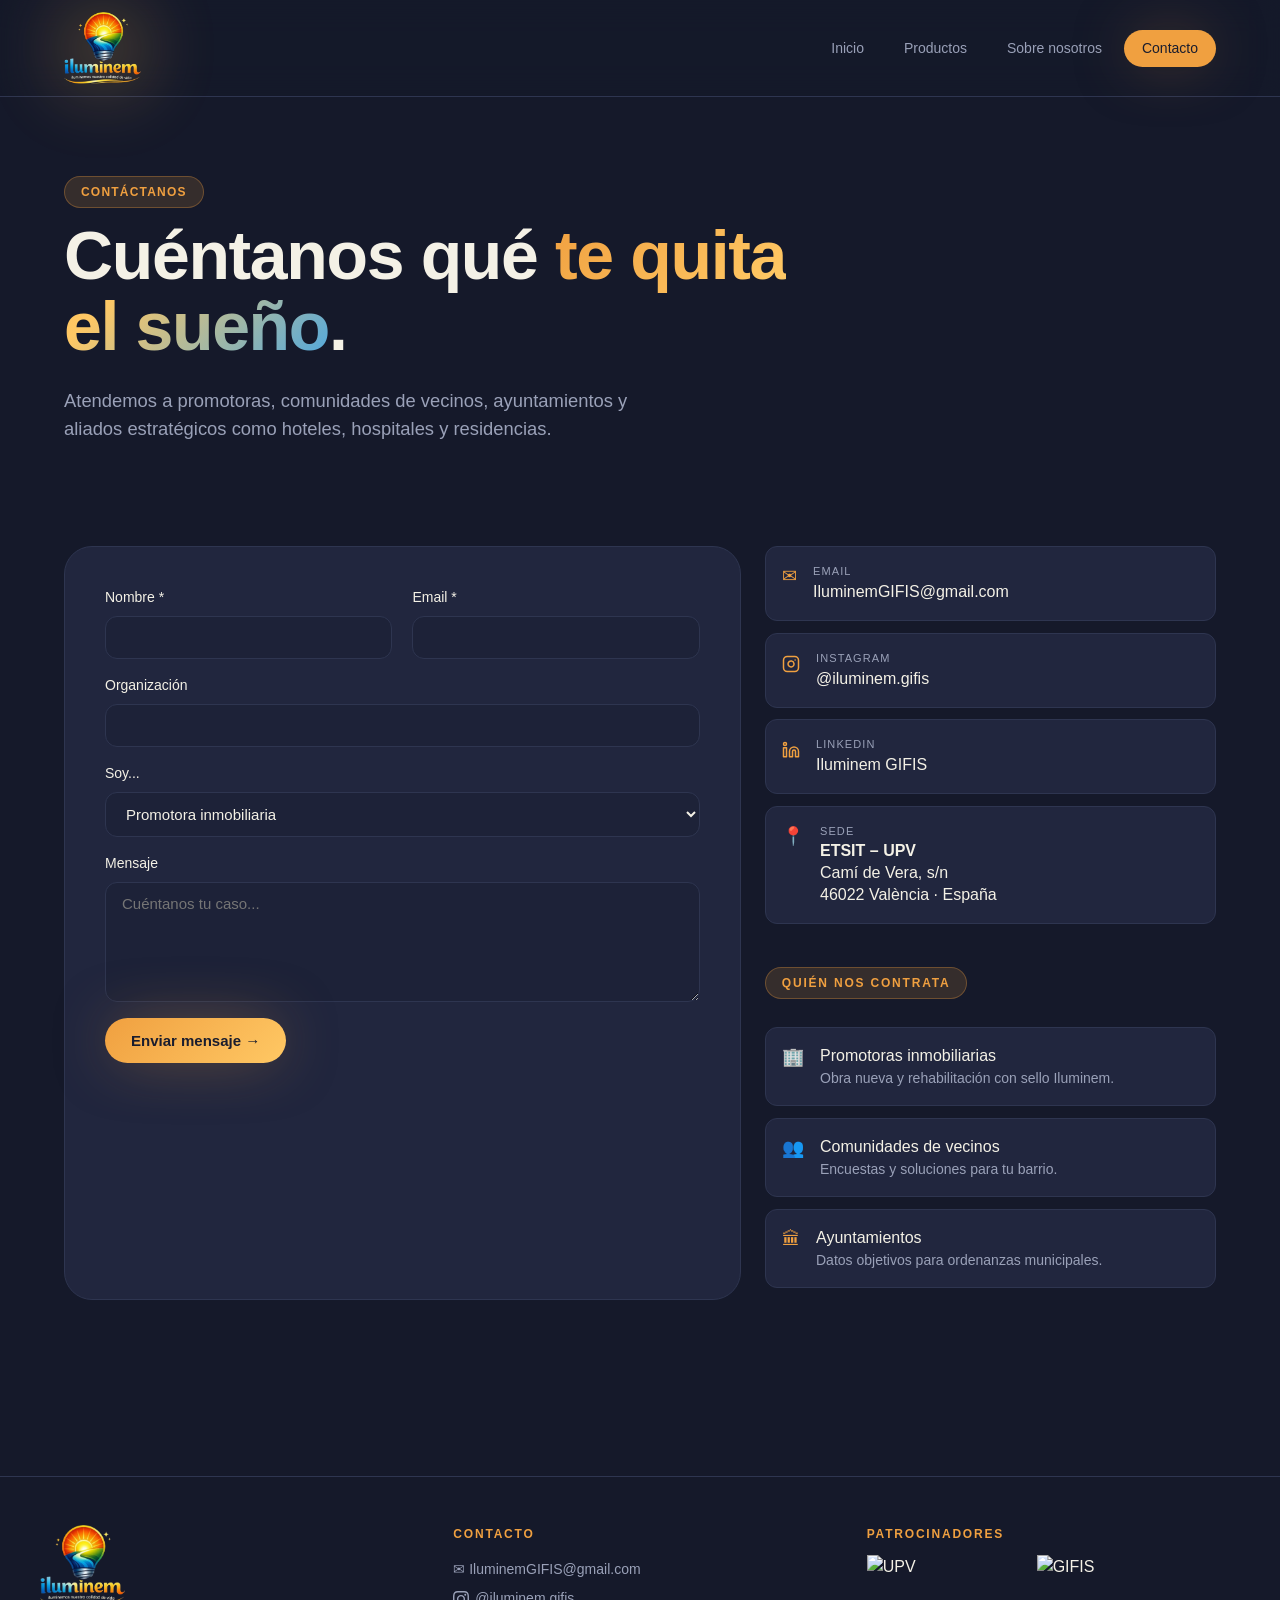
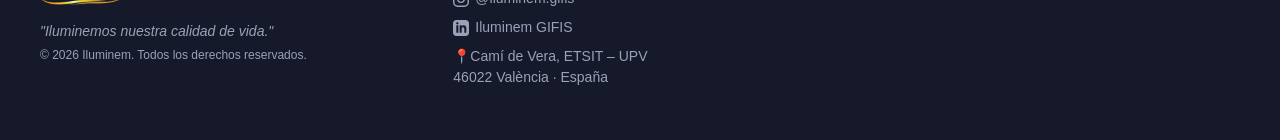
==== commit af1fdc60: "Update contacto.html" ====
--- a/contacto.html
+++ b/contacto.html
@@ -53,7 +53,11 @@
           <span class="icon">✉</span>
           <div>
             <div class="label">Email</div>
-            <div class="value">IluminemGIFIS@gmail.com</div>
+            <div class="value">
+              <a href="mailto:IluminemGIFIS@gmail.com" style="text-decoration:none; color:inherit;">
+                IluminemGIFIS@gmail.com
+              </a>
+            </div>
           </div>
         </div>
 
@@ -63,7 +67,11 @@
           </span>
           <div>
             <div class="label">Instagram</div>
-            <div class="value">@iluminem.gifis</div>
+            <div class="value">
+              <a href="https://www.instagram.com/iluminem.gifis" target="_blank" rel="noopener noreferrer" style="text-decoration:none; color:inherit;">
+                @iluminem.gifis
+              </a>
+            </div>
           </div>
         </div>
 
@@ -73,7 +81,11 @@
           </span>
           <div>
             <div class="label">LinkedIn</div>
-            <div class="value">Iluminem GIFIS</div>
+            <div class="value">
+              <a href="https://www.linkedin.com/in/iluminem-gifis" target="_blank" rel="noopener noreferrer" style="text-decoration:none; color:inherit;">
+              Iluminem GIFIS
+              </a>
+            </div>
           </div>
         </div>
 
@@ -81,11 +93,17 @@
           <span class="icon">📍</span>
           <div>
             <div class="label">Sede</div>
-            <div class="value">Valencia, España</div>
-          </div>
+              <div class="value">
+                <a href="https://www.google.com/maps/search/?api=1&query=ETSIT+UPV+Cami+de+Vera" target="_blank" rel="noopener noreferrer" style="text-decoration:none; color:inherit; display:block; line-height: 1.4;">
+                <strong>ETSIT – UPV</strong><br>
+                Camí de Vera, s/n<br>
+                46022 València · España
+                </a>
+              </div>
+           </div>
         </div>
 
-        <h4 style="margin-top:32px;color:var(--primary);font-size:12px;text-transform:uppercase;letter-spacing:.15em">Quién nos contrata</h4>
+        <h4 class="eyebrow" style="margin-top:32px;color:var(--primary);font-size:12px;text-transform:uppercase;letter-spacing:.15em">Quién nos contrata</h4>
         <div class="info-row" style="margin-top:12px"><span class="icon">🏢</span><div><div class="value">Promotoras inmobiliarias</div><div style="color:var(--muted);font-size:14px">Obra nueva y rehabilitación con sello Iluminem.</div></div></div>
         <div class="info-row"><span class="icon">👥</span><div><div class="value">Comunidades de vecinos</div><div style="color:var(--muted);font-size:14px">Encuestas y soluciones para tu barrio.</div></div></div>
         <div class="info-row"><span class="icon">🏛</span><div><div class="value">Ayuntamientos</div><div style="color:var(--muted);font-size:14px">Datos objetivos para ordenanzas municipales.</div></div></div>
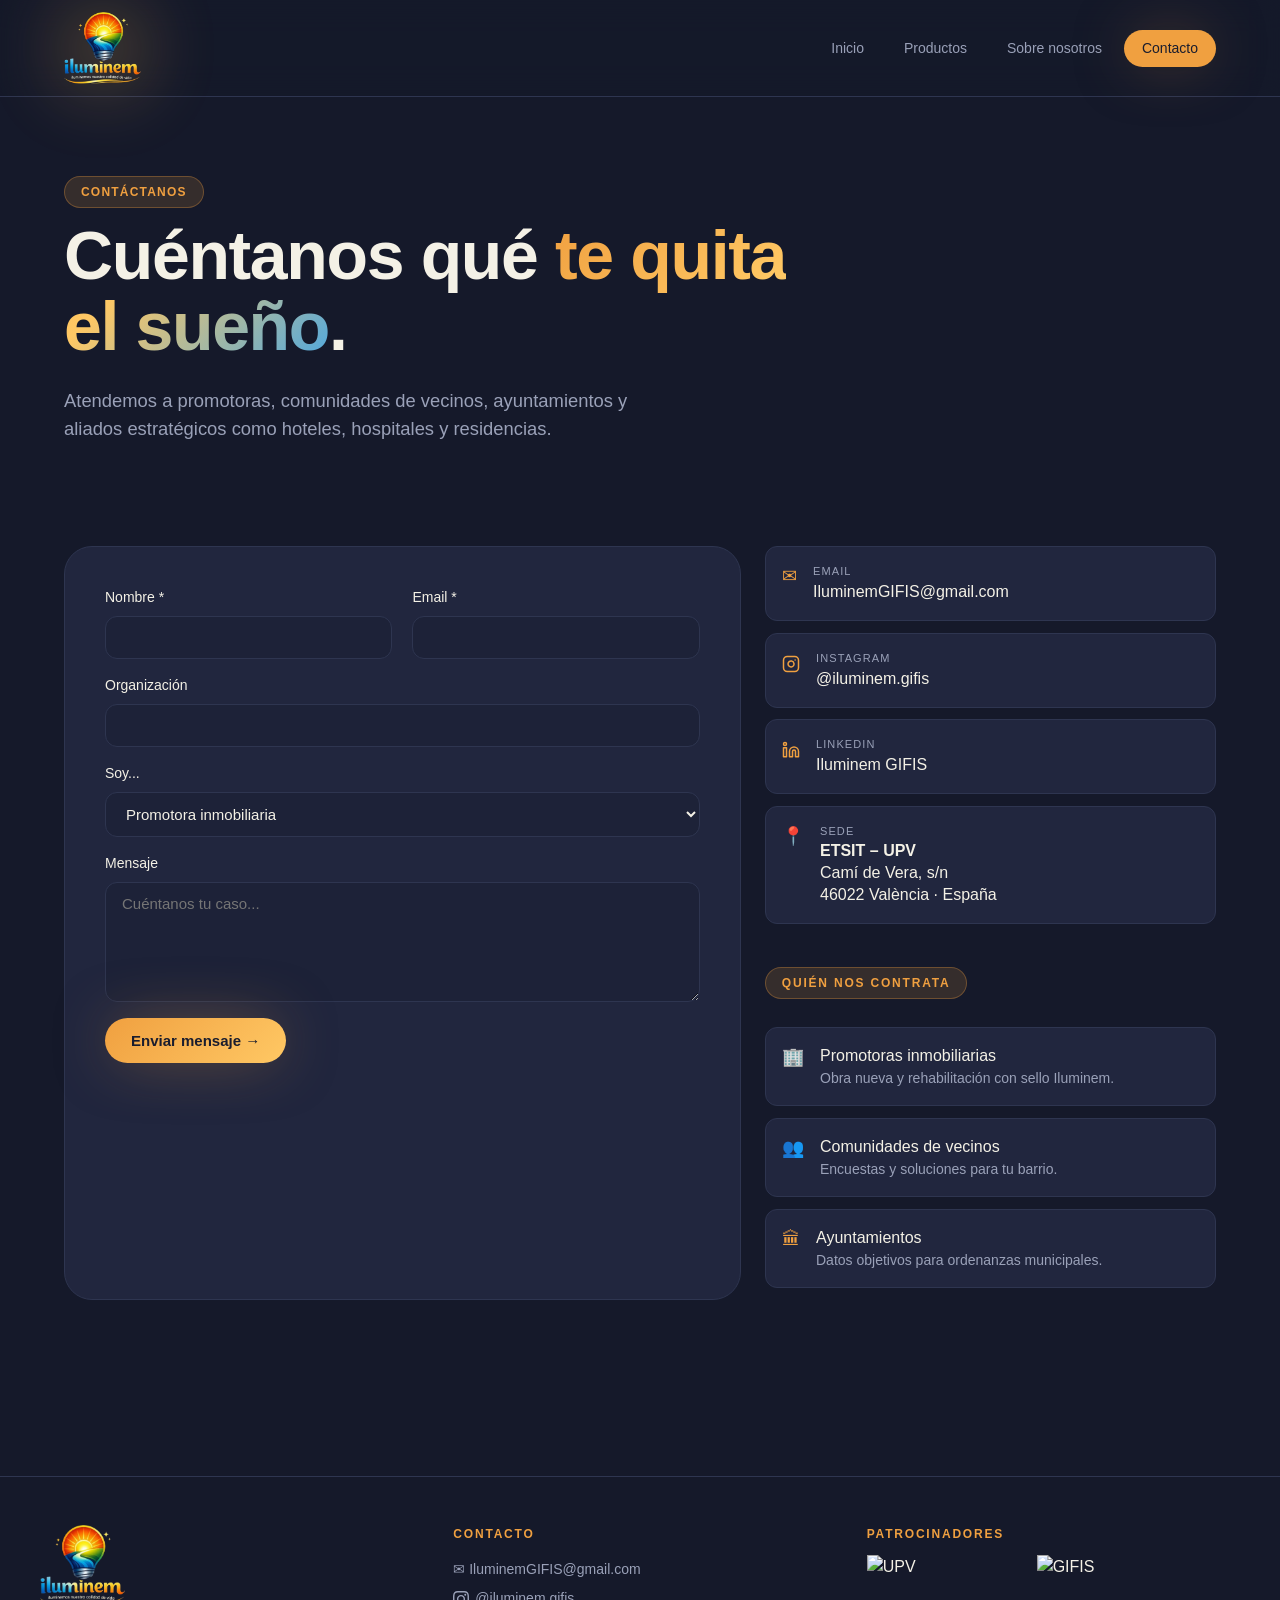
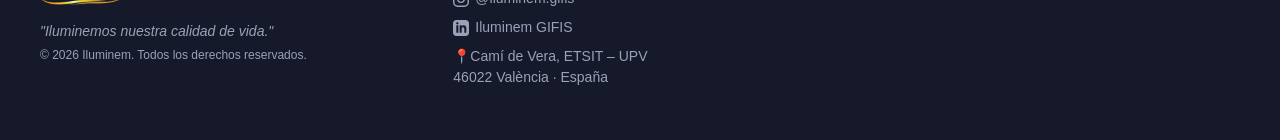
==== commit 83ed0711: "Update contacto.html" ====
--- a/contacto.html
+++ b/contacto.html
@@ -3,6 +3,13 @@
 <head>
   <meta charset="UTF-8">
   <meta name="viewport" content="width=device-width, initial-scale=1">
+  <script async src="https://www.googletagmanager.com/gtag/js?id=G-534085486"></script>
+  <script>
+    window.dataLayer = window.dataLayer || [];
+    function gtag(){dataLayer.push(arguments);}
+    gtag('js', new Date());
+    gtag('config', 'G-534085486');
+  </script>
   <title>Contacto — Iluminem</title>
   <meta name="description" content="Habla con Iluminem. Atendemos a promotoras, comunidades de vecinos, ayuntamientos, hoteles y residencias.">
   <link rel="stylesheet" href="styles.css">
